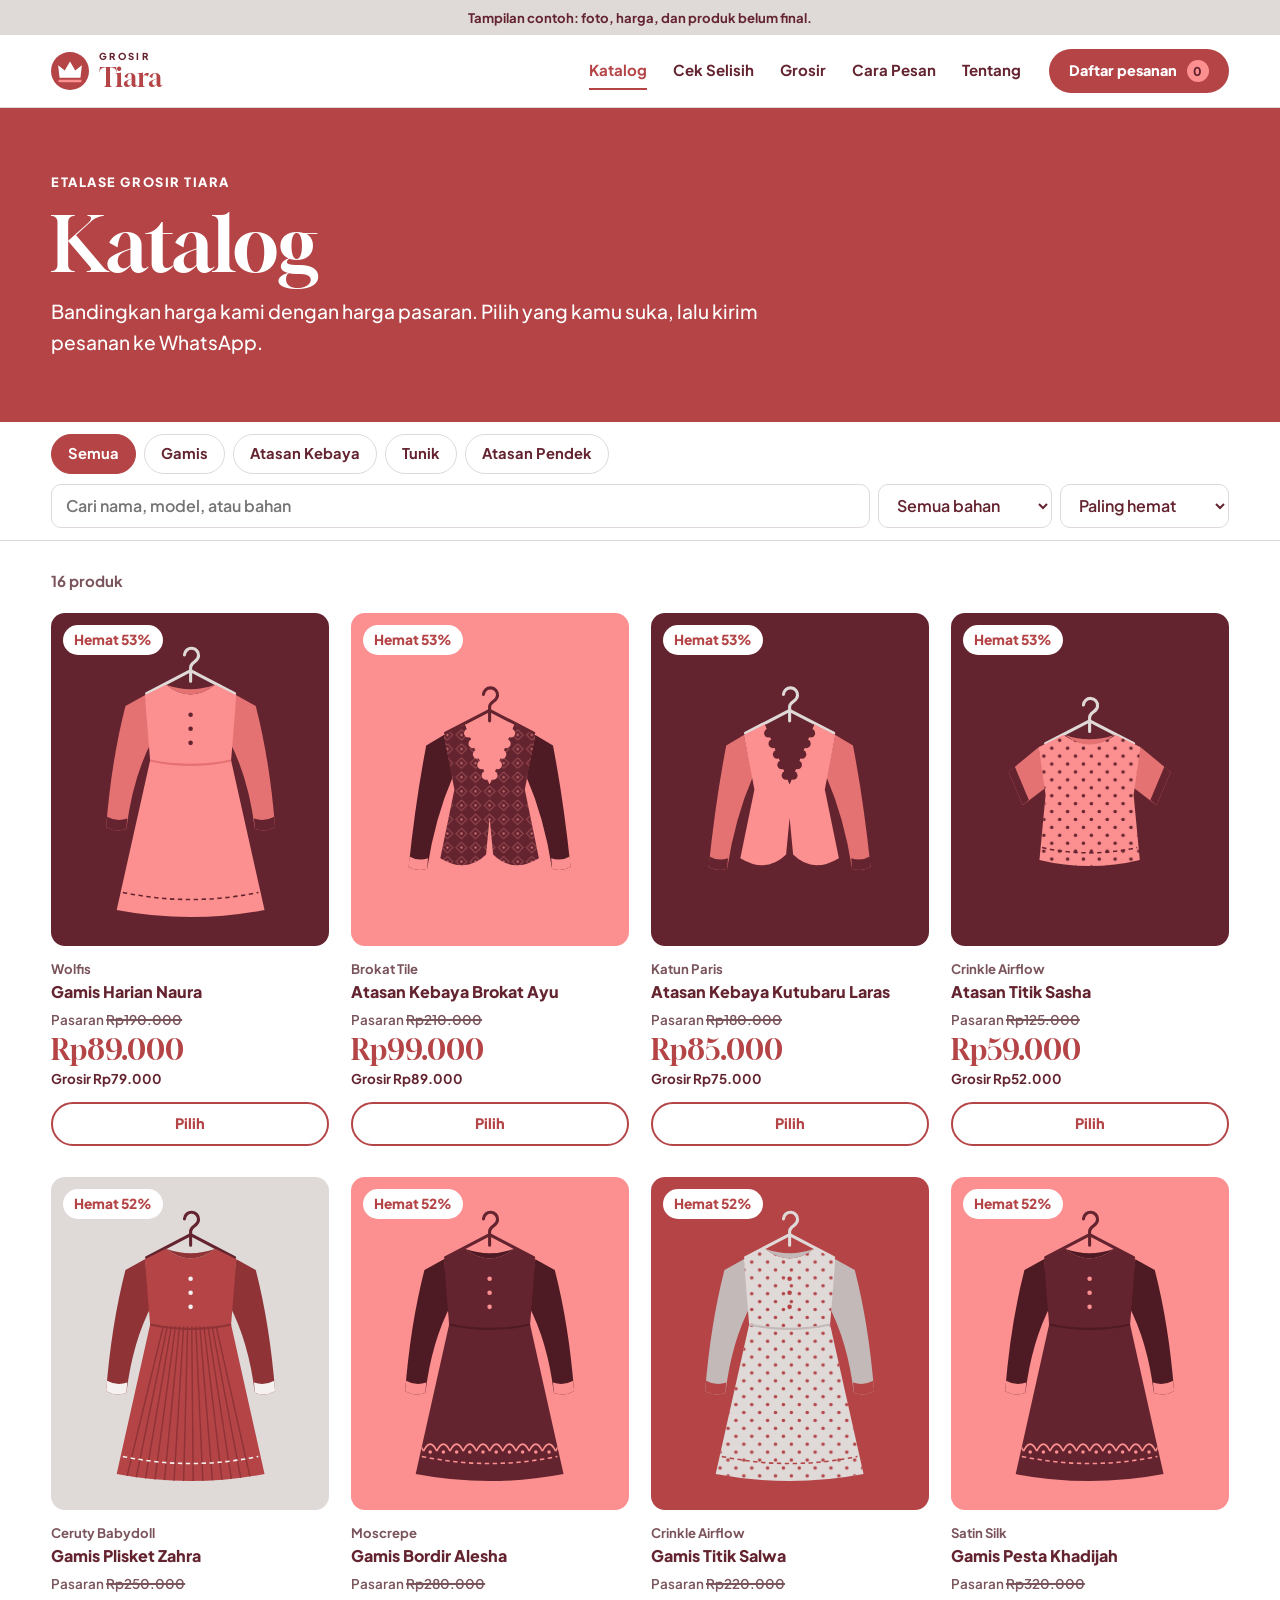
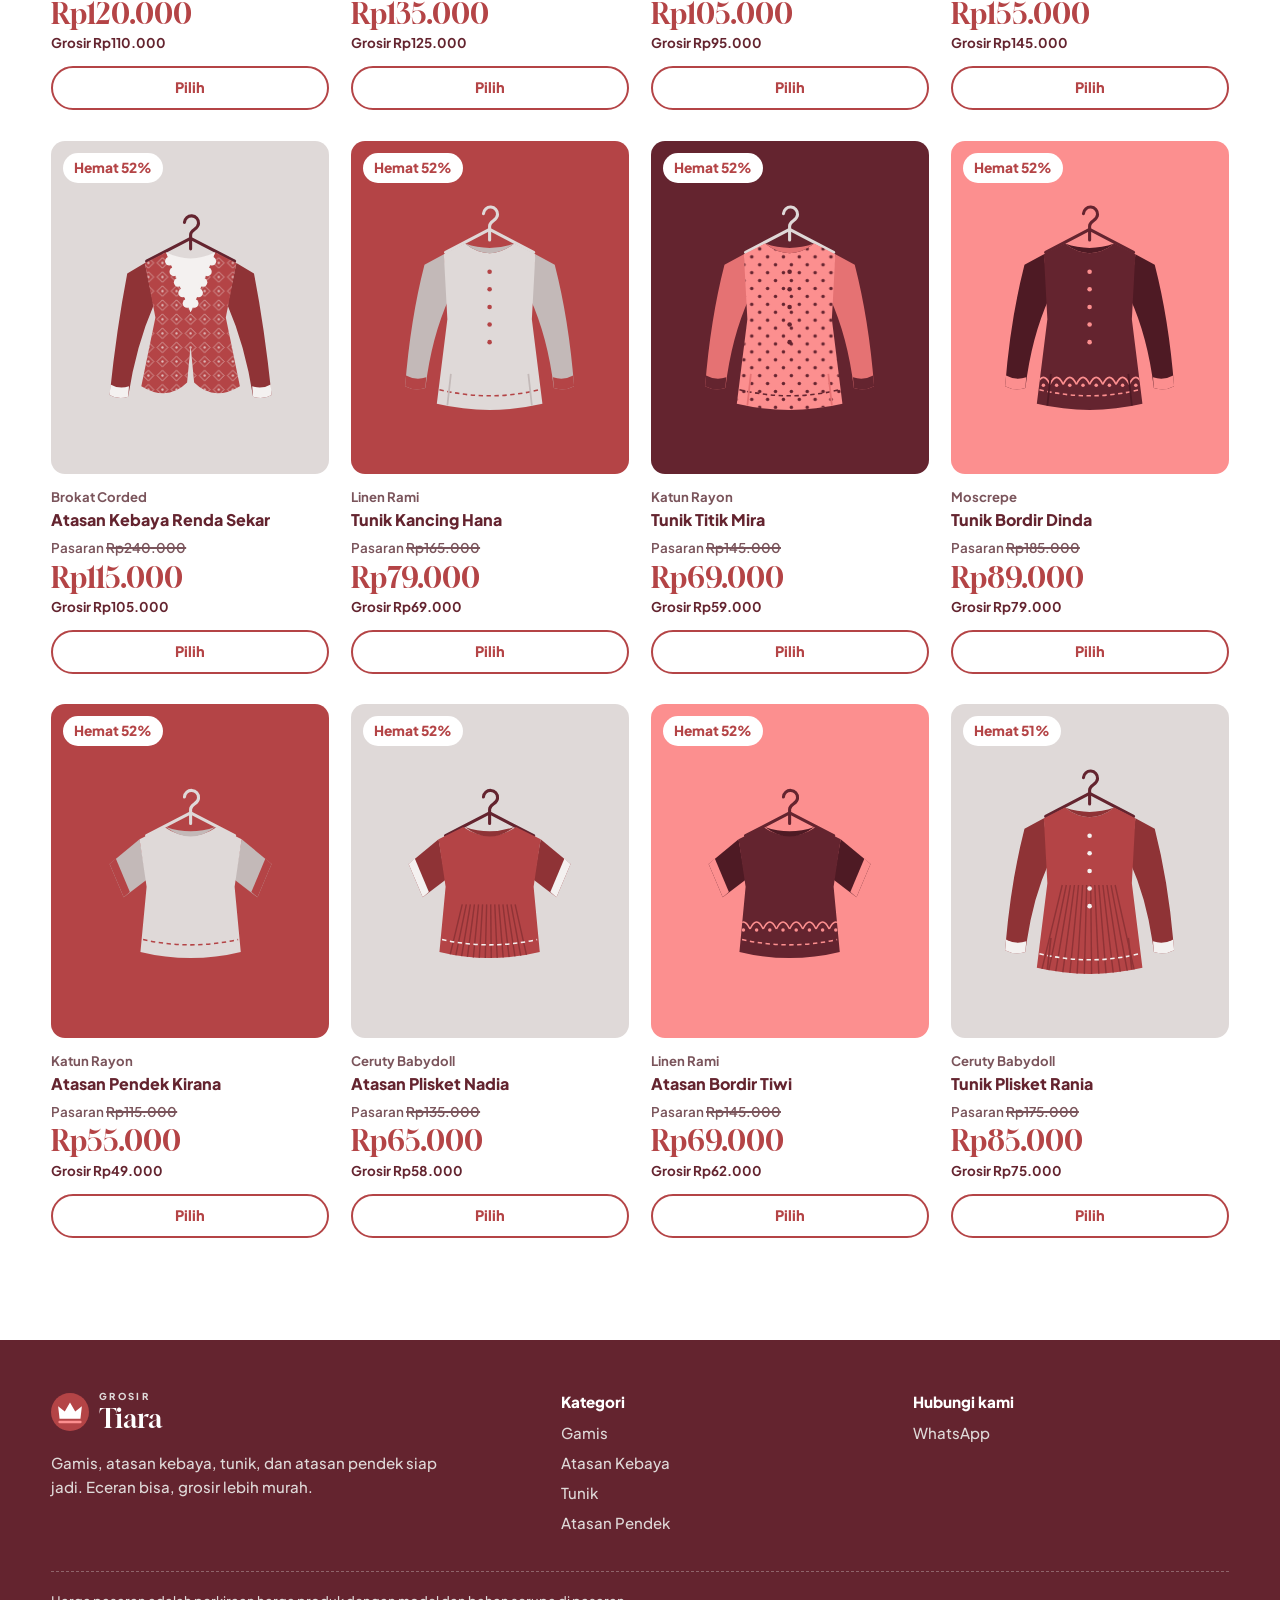
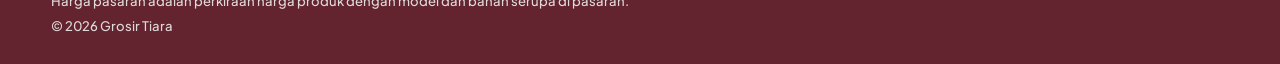
==== katalog.html @ 39a53465 "Website Grosir Tiara dengan katalog dan sync TikTok Shop Beranda, katalog, daftar pesanan ke WhatsAp" ====
<!doctype html>
<html lang="id">
<head>
  <meta charset="utf-8">
  <meta name="viewport" content="width=device-width, initial-scale=1">
  <title>Katalog | Grosir Tiara</title>
  <meta name="description" content="Katalog lengkap gamis, atasan kebaya, tunik, dan atasan pendek Grosir Tiara. Bandingkan dengan harga pasaran dan pesan lewat WhatsApp.">
  <meta name="theme-color" content="#B44446">
  <link rel="icon" href="img/ikon.svg" type="image/svg+xml">
  <link rel="preconnect" href="https://fonts.googleapis.com">
  <link rel="preconnect" href="https://fonts.gstatic.com" crossorigin>
  <link href="https://fonts.googleapis.com/css2?family=Gloock&family=Plus+Jakarta+Sans:wght@500;600;700;800&display=swap" rel="stylesheet">
  <link rel="stylesheet" href="css/style.css">
</head>
<body data-halaman="katalog">
  <div id="kepala"></div>

  <main>
    <section class="kepala-katalog">
      <div class="isi">
        <p class="label">Etalase Grosir Tiara</p>
        <h1>Katalog</h1>
        <p class="lede">Bandingkan harga kami dengan harga pasaran. Pilih yang kamu suka, lalu kirim pesanan ke WhatsApp.</p>
      </div>
    </section>

    <section class="filter" aria-label="Saring produk">
      <div class="isi filter-isi">
        <div class="filter-chip" id="filter-kategori"></div>
        <div class="filter-baris">
          <div class="cari">
            <label class="sr" for="cari">Cari produk</label>
            <input class="kolom" id="cari" type="search" placeholder="Cari nama, model, atau bahan" autocomplete="off">
          </div>
          <div>
            <label class="sr" for="filter-bahan">Bahan</label>
            <select class="kolom" id="filter-bahan"></select>
          </div>
          <div>
            <label class="sr" for="urut">Urutkan</label>
            <select class="kolom" id="urut">
              <option value="hemat">Paling hemat</option>
              <option value="murah">Harga terendah</option>
              <option value="mahal">Harga tertinggi</option>
            </select>
          </div>
        </div>
      </div>
    </section>

    <section class="bagian" style="padding-top:28px">
      <div class="isi">
        <p class="hasil-info" id="hasil-info" aria-live="polite"></p>
        <div class="grid-produk" id="grid-katalog"></div>
      </div>
    </section>
  </main>

  <div id="kaki"></div>
  <script src="js/data.js"></script>
  <script src="js/produk-tiktok.js"></script>
  <script src="js/app.js"></script>
</body>
</html>
---- css/style.css ----
/* Warna brand Tiara. Merah Tiara (--bata) adalah warna utama, seperti oranye di Shopee. */
:root {
  --marun: #64242F;
  --bata: #B44446;
  --salem: #FC8F8F;
  --abu: #DFD9D8;
  --abu-muda: #F4F1F0;
  --putih: #FFFFFF;
  --teks-lembut: #7A545B;
  --serif: "Gloock", Georgia, "Times New Roman", serif;
  --sans: "Plus Jakarta Sans", "Segoe UI", system-ui, sans-serif;
  --gutter: clamp(16px, 4vw, 56px);
  --lebar: 1280px;
  --radius: 14px;
}

* { box-sizing: border-box; }
html { scroll-behavior: smooth; scroll-padding-top: 88px; -webkit-text-size-adjust: 100%; }
body {
  margin: 0;
  background: var(--putih);
  color: var(--marun);
  font: 500 16px/1.6 var(--sans);
  overflow-x: hidden;
}
img, svg { display: block; max-width: 100%; }
a { color: inherit; }
button, input, select { font: inherit; color: inherit; }
button { cursor: pointer; }
h1, h2, h3, p { margin: 0; }
h1, h2 { font-family: var(--serif); font-weight: 400; line-height: 1.04; letter-spacing: -.01em; text-wrap: balance; }
h2 { font-size: clamp(2.1rem, 4.6vw, 3.8rem); }
h3 { font-weight: 800; line-height: 1.25; }
:focus-visible { outline: 3px solid var(--salem); outline-offset: 2px; border-radius: 4px; }
.isi { width: min(100%, var(--lebar)); margin-inline: auto; padding-inline: var(--gutter); }
.bagian { padding-block: clamp(56px, 8vw, 112px); }
.label { font-size: .8rem; font-weight: 800; letter-spacing: .12em; text-transform: uppercase; }
.lede { font-size: clamp(1.02rem, 1.5vw, 1.2rem); max-width: 56ch; }
.judul-bagian { display: grid; gap: 14px; margin-bottom: clamp(28px, 4vw, 52px); }
.coret { text-decoration: line-through; text-decoration-thickness: 1.5px; }
.sr { position: absolute; width: 1px; height: 1px; overflow: hidden; clip-path: inset(50%); white-space: nowrap; }

/* Tombol */
.btn {
  display: inline-flex; align-items: center; justify-content: center; gap: 10px;
  min-height: 50px; padding: 12px 24px;
  border: 2px solid transparent; border-radius: 999px;
  font-weight: 800; font-size: .98rem; line-height: 1.2; text-decoration: none; text-align: center;
  transition: transform .15s ease, background-color .15s ease, color .15s ease;
}
.btn:hover { transform: translateY(-2px); }
.btn:active { transform: translateY(0); }
.btn svg { width: 20px; height: 20px; flex: none; }
.btn-marun { background: var(--marun); color: var(--putih); }
.btn-bata { background: var(--bata); color: var(--putih); }
.btn-bata:hover { background: var(--marun); }
.btn-putih { background: var(--putih); color: var(--marun); }
.btn-salem { background: var(--salem); color: var(--marun); }
.btn-garis { border-color: currentColor; background: transparent; }

/* Catatan data contoh */
.catatan-contoh { background: var(--abu); color: var(--marun); font-size: .82rem; font-weight: 700; text-align: center; padding: 7px var(--gutter); }

/* Header. #kepala tidak boleh membentuk kotak sendiri, supaya header bisa menempel sepanjang halaman */
#kepala { display: contents; }
.header { position: sticky; top: 0; z-index: 30; background: var(--putih); border-bottom: 1px solid var(--abu); }
.header-isi { display: flex; align-items: center; gap: 28px; min-height: 72px; }
.logo { display: inline-flex; align-items: center; gap: 10px; text-decoration: none; margin-right: auto; }
.logo svg { width: 38px; height: 38px; flex: none; }
.logo-kata { display: grid; line-height: 1; }
.logo-kata b { font: 400 1.65rem/1 var(--serif); color: var(--bata); }
.logo-kata small { font-size: .6rem; font-weight: 800; letter-spacing: .24em; text-transform: uppercase; margin-bottom: 3px; }
.nav { display: flex; gap: 26px; }
.nav a { font-weight: 700; font-size: .94rem; text-decoration: none; padding-block: 6px; border-bottom: 2px solid transparent; }
.nav a:hover, .nav a[aria-current] { border-color: var(--bata); color: var(--bata); }
.tombol-daftar { position: relative; min-height: 44px; padding: 8px 18px; font-size: .9rem; }
.jumlah {
  display: inline-grid; place-items: center; min-width: 22px; height: 22px; padding-inline: 6px;
  border-radius: 999px; background: var(--salem); color: var(--marun); font-size: .76rem; font-weight: 800;
}

/* Hero */
.hero { background: var(--bata); color: var(--putih); overflow: hidden; }
.hero-isi { display: grid; grid-template-columns: minmax(0, 1.25fr) minmax(0, .9fr); gap: clamp(24px, 4vw, 64px); align-items: end; padding-top: clamp(40px, 6vw, 84px); }
.hero-teks { padding-bottom: clamp(44px, 6vw, 88px); display: grid; gap: 24px; justify-items: start; }
.hero h1 { font-size: clamp(3.1rem, 8.1vw, 7.3rem); line-height: .98; }
.stiker { display: inline-block; background: var(--salem); color: var(--marun); padding: 0 .16em .06em; transform: rotate(-1.6deg); border-radius: 6px; }
.hero-aksi { display: flex; flex-wrap: wrap; gap: 12px; }
.hero-visual { position: relative; align-self: end; display: flex; justify-content: center; }
.lengkung {
  width: min(100%, 440px); aspect-ratio: 4 / 5.1;
  background: var(--salem);
  border-radius: 999px 999px 0 0;
  padding: 7% 8% 0;
  display: flex; align-items: flex-end; justify-content: center;
  box-shadow: inset 0 0 0 10px var(--salem), inset 0 0 0 12px var(--marun);
}
.lengkung svg { width: 100%; height: 100%; }
.hero-visual .label-harga { position: absolute; left: max(-12px, calc(50% - 300px)); bottom: 14%; transform: rotate(-5deg); animation: ayun 4s ease-in-out infinite alternate; transform-origin: 50% 0; }
@keyframes ayun { from { transform: rotate(-6deg); } to { transform: rotate(-2deg); } }

/* Label harga: elemen khas Tiara, bentuknya label gantung pakaian */
.label-harga {
  --latar: var(--putih);
  width: 214px; padding: 40px 20px 20px;
  background: var(--latar); color: var(--marun);
  clip-path: polygon(22% 0, 78% 0, 100% 11%, 100% 100%, 0 100%, 0 11%);
  filter: drop-shadow(0 10px 18px rgba(100, 36, 47, .28));
  display: grid; gap: 2px;
}
.label-harga::before {
  content: ""; position: absolute; top: 12px; left: 50%; width: 14px; height: 14px; margin-left: -7px;
  border-radius: 50%; background: var(--marun);
}
.label-harga .kecil { font-size: .76rem; font-weight: 700; }
.label-harga .pasar { font-size: 1.02rem; font-weight: 700; color: var(--teks-lembut); }
.label-harga .tiara { font: 400 2.5rem/1.05 var(--serif); color: var(--bata); }

/* Pita fakta */
.pita { background: var(--salem); color: var(--marun); }
.pita-isi { display: grid; grid-template-columns: repeat(4, minmax(0, 1fr)); }
.fakta { padding: 22px 20px 22px 0; display: grid; gap: 2px; }
.fakta + .fakta { padding-left: 22px; border-left: 2px dashed rgba(100, 36, 47, .4); }
.fakta b { font: 400 clamp(1.5rem, 2.6vw, 2.2rem)/1.1 var(--serif); }
.fakta span { font-size: .88rem; font-weight: 700; }

/* Cek selisih */
.selisih { background: var(--marun); color: var(--putih); }
.selisih .label { color: var(--salem); }
.selisih-grid { display: grid; grid-template-columns: minmax(0, .85fr) minmax(0, 1.15fr); gap: clamp(28px, 5vw, 72px); align-items: start; }
.selisih-kiri { display: grid; gap: 18px; }
.pilih-produk { display: flex; flex-wrap: wrap; gap: 8px; margin-top: 10px; }
.chip {
  min-height: 44px; padding: 8px 18px; border-radius: 999px; font-weight: 700; font-size: .92rem;
  background: transparent; border: 1.5px solid currentColor; transition: background-color .15s ease, color .15s ease;
}
.selisih .chip { color: var(--abu); }
.selisih .chip[aria-pressed="true"] { background: var(--salem); border-color: var(--salem); color: var(--marun); }
.panel-selisih { background: var(--putih); color: var(--marun); border-radius: var(--radius); padding: clamp(20px, 3vw, 36px); display: grid; gap: 22px; }
.panel-judul { display: flex; justify-content: space-between; gap: 12px; flex-wrap: wrap; align-items: baseline; }
.panel-judul span { font-size: .9rem; color: var(--teks-lembut); font-weight: 700; }
.bar-baris { display: grid; gap: 6px; }
.bar-info { display: flex; justify-content: space-between; gap: 12px; font-weight: 700; font-size: .92rem; }
.bar-info b { font: 400 1.5rem/1.1 var(--serif); }
.bar { height: 22px; background: var(--abu-muda); border-radius: 6px; overflow: hidden; }
.bar i { display: block; height: 100%; border-radius: 6px; transition: width .45s cubic-bezier(.2, .8, .2, 1); }
.bar .b-pasar { background: var(--abu); }
.bar .b-tiara { background: var(--bata); }
.penggeser { display: grid; gap: 8px; }
.penggeser label { display: flex; justify-content: space-between; font-weight: 700; font-size: .92rem; }
input[type=range] { width: 100%; accent-color: var(--bata); height: 28px; margin: 0; }
.hemat {
  display: flex; flex-wrap: wrap; align-items: center; justify-content: space-between; gap: 8px 20px;
  padding: 18px 20px; background: var(--abu-muda); border: 1.5px dashed var(--bata); border-radius: 10px;
}
.hemat span { font-weight: 700; }
.hemat b { font: 400 clamp(2rem, 4vw, 3rem)/1 var(--serif); color: var(--bata); }
.catatan-kaki { font-size: .8rem; color: var(--teks-lembut); }

/* Kategori */
.kategori { background: var(--abu-muda); }
.kategori-grid { display: grid; grid-template-columns: repeat(4, minmax(0, 1fr)); gap: clamp(10px, 1.6vw, 20px); }
.kartu-kategori {
  display: flex; flex-direction: column; text-decoration: none; overflow: hidden;
  border-radius: 999px 999px var(--radius) var(--radius); color: inherit;
  transition: transform .2s ease;
}
.kartu-kategori:hover { transform: translateY(-5px); }
.kartu-kategori .gambar { aspect-ratio: 1 / 1.12; padding: 16% 14% 4%; }
.kartu-kategori .gambar svg { width: 100%; height: 100%; }
.kartu-kategori .teks { padding: 14px 18px 18px; background: var(--putih); display: grid; gap: 2px; flex: 1; }
.kartu-kategori h3 { font: 400 clamp(1.25rem, 2vw, 1.6rem)/1.15 var(--serif); }
.kartu-kategori p { font-size: .88rem; color: var(--teks-lembut); }
.kartu-kategori small { font-size: .86rem; font-weight: 800; color: var(--bata); margin-top: 6px; }

/* Katalog */
.baris-judul { display: flex; flex-wrap: wrap; justify-content: space-between; gap: 18px; align-items: end; margin-bottom: clamp(24px, 3.5vw, 44px); }
.baris-judul > div { display: grid; gap: 12px; }
.grid-produk { display: grid; grid-template-columns: repeat(auto-fill, minmax(min(100%, 240px), 1fr)); gap: clamp(20px, 2.4vw, 32px) clamp(12px, 1.8vw, 22px); }
.kartu { position: relative; display: flex; flex-direction: column; gap: 12px; min-width: 0; }
.kartu-gambar {
  position: relative; display: block; width: 100%; aspect-ratio: 1 / 1.2; padding: 12% 12% 6%; border: 0; border-radius: var(--radius); overflow: hidden;
}
.kartu-gambar svg { width: 100%; height: 100%; transform-origin: 50% 2%; transition: transform .35s ease; }
.kartu-gambar img { position: absolute; inset: 0; width: 100%; height: 100%; object-fit: cover; }
.kartu:hover .kartu-gambar svg { transform: rotate(2.5deg) scale(1.03); }
.potongan {
  position: absolute; top: 12px; left: 12px; z-index: 1; padding: 4px 11px;
  background: var(--putih); color: var(--bata); border-radius: 999px; font-weight: 800; font-size: .86rem;
}
.kartu-teks { display: grid; gap: 3px; }
.kartu-teks .bahan { font-size: .82rem; font-weight: 700; color: var(--teks-lembut); }
.kartu-teks h3 { font-size: 1rem; }
.kartu-teks h3 button { all: unset; cursor: pointer; }
.kartu-teks h3 button:hover { color: var(--bata); }
.kartu-teks h3 button:focus-visible { outline: 3px solid var(--salem); outline-offset: 2px; }
.harga-pasar { font-size: .84rem; font-weight: 600; color: var(--teks-lembut); margin-top: 4px; }
.harga-utama { font: 400 clamp(1.45rem, 2.3vw, 1.8rem)/1.1 var(--serif); color: var(--bata); }
.harga-grosir { font-size: .84rem; font-weight: 700; }
.kartu-aksi { margin-top: auto; }
.kartu-aksi .btn { width: 100%; min-height: 44px; padding: 8px 12px; font-size: .9rem; }

/* Eceran dan grosir */
.dua-cara { background: var(--bata); color: var(--putih); }
.dua-cara-grid { display: grid; grid-template-columns: repeat(2, minmax(0, 1fr)); gap: clamp(14px, 2vw, 24px); }
.cara { position: relative; padding: clamp(24px, 3.4vw, 44px); border-radius: var(--radius); display: grid; gap: 14px; align-content: start; }
.cara::after { content: ""; position: absolute; inset: 9px; border: 1.5px dashed currentColor; border-radius: 8px; opacity: .4; pointer-events: none; }
.cara-ecer { background: var(--abu-muda); color: var(--marun); }
.cara-grosir { background: var(--marun); color: var(--putih); }
.cara h3 { font: 400 clamp(1.9rem, 3.4vw, 2.9rem)/1.05 var(--serif); }
.cara ul { margin: 0; padding: 0; list-style: none; display: grid; gap: 8px; }
.cara li { padding-left: 24px; position: relative; }
.cara li::before { content: ""; position: absolute; left: 0; top: .62em; width: 13px; height: 2px; background: currentColor; }
.cara .btn { justify-self: start; margin-top: 8px; position: relative; z-index: 1; }

/* Cara pesan */
.langkah-bagian { background: var(--abu-muda); }
.langkah { list-style: none; margin: 0; padding: 0; display: grid; grid-template-columns: repeat(4, minmax(0, 1fr)); gap: 24px; counter-reset: l; position: relative; }
.langkah::before { content: ""; position: absolute; top: 28px; left: 28px; right: 12%; border-top: 2px dashed var(--bata); }
.langkah li { counter-increment: l; position: relative; display: grid; gap: 8px; align-content: start; }
.langkah li::before {
  content: counter(l); width: 56px; height: 56px; display: grid; place-items: center; margin-bottom: 8px;
  border-radius: 50%; background: var(--bata); color: var(--putih); font: 400 1.5rem var(--serif);
}
.langkah h3 { font-size: 1.1rem; }
.langkah p { font-size: .94rem; color: var(--teks-lembut); }

/* Tentang */
.tentang-grid { display: grid; grid-template-columns: minmax(0, 1fr) minmax(0, 1fr); gap: clamp(28px, 6vw, 88px); align-items: center; }
.tentang-teks { display: grid; gap: 18px; }
.tentang-teks .label { color: var(--bata); }
.tiga-gambar { display: grid; grid-template-columns: repeat(3, minmax(0, 1fr)); gap: 12px; align-items: end; }
.tiga-gambar div { border-radius: 999px 999px 10px 10px; padding: 22% 12% 8%; }
.tiga-gambar div:nth-child(1) { height: 300px; }
.tiga-gambar div:nth-child(2) { height: 380px; }
.tiga-gambar div:nth-child(3) { height: 250px; }
.tiga-gambar svg { width: 100%; height: 100%; }
.janji { display: grid; gap: 0; margin-top: 4px; }
.janji div { display: grid; grid-template-columns: 170px 1fr; gap: 14px; padding-block: 13px; border-top: 1.5px dashed var(--abu); }
.janji dt, .janji b { font-weight: 800; }
.janji span { color: var(--teks-lembut); font-size: .96rem; }

/* TikTok */
.tiktok { background: var(--marun); color: var(--putih); }
.tiktok-isi { display: grid; grid-template-columns: minmax(0, 1.3fr) minmax(0, 1fr); gap: 32px; align-items: center; padding-block: clamp(44px, 6vw, 80px); }
.tiktok-isi > div { display: grid; gap: 16px; justify-items: start; }
.tiktok .label { color: var(--salem); }
.alur { display: grid; gap: 10px; counter-reset: a; }
.alur span { display: flex; gap: 14px; align-items: center; padding: 14px 18px; background: rgba(255, 255, 255, .08); border-radius: 10px; font-weight: 700; counter-increment: a; }
.alur span::before { content: counter(a); color: var(--salem); font: 400 1.4rem/1 var(--serif); }

/* Testimoni */
.testi-grid { display: grid; grid-template-columns: repeat(auto-fit, minmax(min(100%, 280px), 1fr)); gap: 16px; }
.testi { padding: 24px; background: var(--abu-muda); border-radius: var(--radius); display: grid; gap: 12px; }
.testi footer { font-size: .9rem; font-weight: 800; }

/* Tanya jawab */
.faq-grid { display: grid; grid-template-columns: minmax(0, .8fr) minmax(0, 1.2fr); gap: clamp(24px, 5vw, 72px); }
details { border-bottom: 1.5px dashed var(--abu); }
summary {
  display: flex; justify-content: space-between; gap: 16px; align-items: center;
  min-height: 60px; padding-block: 14px; font-weight: 800; cursor: pointer; list-style: none;
}
summary::-webkit-details-marker { display: none; }
summary::after { content: "+"; font: 400 1.8rem/1 var(--serif); color: var(--bata); flex: none; }
details[open] summary::after { content: "\2212"; }
details p { padding-bottom: 18px; color: var(--teks-lembut); max-width: 62ch; }

/* Ajakan akhir */
.ajakan { background: var(--salem); }
.ajakan-isi { display: grid; gap: 22px; justify-items: center; text-align: center; padding-block: clamp(56px, 8vw, 110px); }
.ajakan h2 { font-size: clamp(2.4rem, 6.4vw, 5.4rem); max-width: 15ch; }
.ajakan .hero-aksi { justify-content: center; }

/* Footer */
.footer { background: var(--marun); color: var(--abu); padding-block: 52px 28px; font-size: .94rem; }
.footer-grid { display: grid; grid-template-columns: 1.5fr 1fr 1fr; gap: 36px; }
.footer .logo-kata b { color: var(--putih); }
.footer h3 { color: var(--putih); font-size: .95rem; margin-bottom: 10px; }
.footer ul { list-style: none; margin: 0; padding: 0; display: grid; gap: 6px; }
.footer a { text-decoration: none; }
.footer a:hover { color: var(--salem); }
.footer-bawah { margin-top: 36px; padding-top: 18px; border-top: 1.5px dashed rgba(223, 217, 216, .35); font-size: .82rem; display: grid; gap: 4px; }

/* Halaman katalog */
.kepala-katalog { background: var(--bata); color: var(--putih); padding-block: clamp(36px, 5vw, 64px); }
.kepala-katalog .isi { display: grid; gap: 12px; }
.kepala-katalog h1 { font-size: clamp(2.5rem, 6vw, 5rem); }
.filter { position: sticky; top: 73px; z-index: 20; background: var(--putih); border-bottom: 1px solid var(--abu); padding-block: 12px; }
.filter-isi { display: grid; gap: 10px; }
.filter-chip { display: flex; gap: 8px; overflow-x: auto; scrollbar-width: none; margin-inline: calc(var(--gutter) * -1); padding-inline: var(--gutter); }
.filter-chip::-webkit-scrollbar { display: none; }
.filter-chip .chip { flex: none; min-height: 40px; padding: 6px 16px; color: var(--marun); border-color: var(--abu); }
.filter-chip .chip[aria-pressed="true"] { background: var(--bata); border-color: var(--bata); color: var(--putih); }
.filter-baris { display: grid; grid-template-columns: minmax(0, 1fr) auto auto; gap: 8px; }
.kolom { min-height: 44px; width: 100%; padding: 8px 14px; border: 1.5px solid var(--abu); border-radius: 10px; background: var(--putih); font-size: 16px; font-weight: 600; }
.kolom:focus { outline: 2px solid var(--bata); outline-offset: 0; border-color: var(--bata); }
.hasil-info { font-weight: 700; color: var(--teks-lembut); margin-bottom: 20px; font-size: .94rem; }
.kosong { grid-column: 1 / -1; padding: 56px 20px; text-align: center; background: var(--abu-muda); border-radius: var(--radius); display: grid; gap: 14px; justify-items: center; }

/* Dialog produk dan daftar pesanan */
dialog { border: 0; padding: 0; color: var(--marun); background: var(--putih); max-width: none; max-height: none; }
dialog::backdrop { background: rgba(100, 36, 47, .6); }
.dialog-produk { width: min(960px, calc(100vw - 32px)); max-height: calc(100dvh - 32px); margin: auto; border-radius: 18px; overflow: auto; }
.produk-grid { display: grid; grid-template-columns: minmax(0, .9fr) minmax(0, 1.1fr); }
.produk-gambar { position: relative; padding: 9% 10% 5%; min-height: 100%; display: flex; align-items: center; }
.produk-gambar svg { width: 100%; max-height: 560px; }
.produk-gambar img { width: 100%; height: 100%; object-fit: cover; position: absolute; inset: 0; }
.produk-teks { padding: clamp(20px, 3vw, 36px); display: grid; gap: 16px; align-content: start; }
.produk-teks h2 { font-size: clamp(1.8rem, 3vw, 2.5rem); padding-right: 38px; }
.tutup {
  position: absolute; top: 12px; right: 12px; z-index: 2; width: 44px; height: 44px; display: grid; place-items: center;
  border: 0; border-radius: 50%; background: var(--abu-muda); font-size: 1.5rem; line-height: 1;
}
.tutup:hover { background: var(--abu); }
.harga-kotak { display: grid; grid-template-columns: repeat(2, minmax(0, 1fr)); gap: 0; border: 1.5px dashed var(--bata); border-radius: 10px; }
.harga-kotak > div { padding: 12px 16px; display: grid; gap: 1px; }
.harga-kotak > div + div { border-left: 1.5px dashed var(--bata); }
.harga-kotak small { font-size: .8rem; font-weight: 700; color: var(--teks-lembut); }
.harga-kotak b { font: 400 1.7rem/1.1 var(--serif); color: var(--bata); }
.hemat-baris { font-weight: 700; font-size: .92rem; }
.hemat-baris mark { background: var(--salem); color: var(--marun); padding: 1px 8px; border-radius: 999px; font-weight: 800; }
fieldset { border: 0; margin: 0; padding: 0; display: grid; gap: 8px; }
legend { font-size: .86rem; font-weight: 800; padding: 0; margin-bottom: 8px; }
legend span { font-weight: 600; color: var(--teks-lembut); text-transform: capitalize; }
.opsi { display: flex; flex-wrap: wrap; gap: 8px; }
.opsi label { position: relative; cursor: pointer; }
.opsi input { position: absolute; opacity: 0; inset: 0; margin: 0; cursor: pointer; }
.opsi span { display: grid; place-items: center; min-width: 46px; min-height: 44px; padding: 6px 12px; border: 1.5px solid var(--abu); border-radius: 10px; font-weight: 700; font-size: .92rem; text-transform: capitalize; }
.opsi input:checked + span { background: var(--marun); border-color: var(--marun); color: var(--putih); }
.opsi input:focus-visible + span { outline: 3px solid var(--salem); outline-offset: 2px; }
.opsi .swatch { padding: 0; width: 44px; border-radius: 50%; border-color: var(--abu); }
.opsi input:checked + .swatch { background: var(--warna); border-color: var(--putih); box-shadow: 0 0 0 2px var(--marun); }
.stepper { display: inline-flex; align-items: center; border: 1.5px solid var(--abu); border-radius: 10px; width: max-content; }
.stepper button { width: 44px; height: 44px; border: 0; background: transparent; font-size: 1.3rem; font-weight: 700; }
.stepper button:hover { color: var(--bata); }
.stepper output, .stepper input { width: 42px; text-align: center; font-weight: 800; border: 0; background: transparent; padding: 0; }
.aksi-produk { display: grid; grid-template-columns: repeat(2, minmax(0, 1fr)); gap: 8px; }
.aksi-produk .btn { padding-inline: 12px; font-size: .92rem; }
.link-tiktok { font-size: .9rem; font-weight: 700; color: var(--bata); }

.dialog-daftar { position: fixed; inset: 0 0 0 auto; width: min(460px, 100vw); height: 100dvh; margin: 0; overflow: hidden; }
.dialog-daftar[open] { display: flex; flex-direction: column; animation: masuk .22s ease-out; }
@keyframes masuk { from { transform: translateX(40px); opacity: 0; } }
.daftar-kepala { padding: 20px; border-bottom: 1px solid var(--abu); }
.daftar-kepala h2 { font-size: 1.8rem; }
.daftar-isi { flex: 1; overflow: auto; padding: 8px 20px; }
.baris-pesanan { display: grid; grid-template-columns: 68px minmax(0, 1fr); gap: 12px; padding-block: 14px; border-bottom: 1.5px dashed var(--abu); }
.baris-pesanan .mini { height: 82px; padding: 6px; border-radius: 8px; overflow: hidden; }
.baris-pesanan .mini svg, .baris-pesanan .mini img { width: 100%; height: 100%; object-fit: cover; }
.baris-pesanan h3 { font-size: .95rem; }
.baris-pesanan p { font-size: .84rem; color: var(--teks-lembut); }
.baris-pesanan p span { text-transform: capitalize; }
.baris-bawah { display: flex; justify-content: space-between; align-items: center; gap: 8px; margin-top: 6px; }
.baris-bawah b { font-size: .98rem; white-space: nowrap; }
.baris-bawah .stepper button { width: 36px; height: 36px; }
.baris-bawah .stepper output { width: 30px; }
.hapus { background: none; border: 0; padding: 6px 0; font-size: .82rem; font-weight: 700; color: var(--bata); text-decoration: underline; }
.daftar-bawah { padding: 16px 20px calc(16px + env(safe-area-inset-bottom)); border-top: 1px solid var(--abu); display: grid; gap: 12px; background: var(--putih); }
.progres { display: grid; gap: 6px; font-size: .86rem; font-weight: 700; }
.progres .bar { height: 8px; }
.progres .bar i { background: var(--bata); }
.total { display: flex; justify-content: space-between; align-items: baseline; font-weight: 700; }
.total b { font: 400 1.9rem/1 var(--serif); color: var(--bata); }
.daftar-kosong { padding-block: 48px; text-align: center; display: grid; gap: 14px; justify-items: center; color: var(--teks-lembut); }

.notif {
  position: fixed; left: 50%; bottom: 90px; z-index: 60; transform: translate(-50%, 20px); opacity: 0; pointer-events: none;
  background: var(--marun); color: var(--putih); padding: 11px 20px; border-radius: 999px; font-weight: 700; font-size: .92rem; white-space: nowrap;
  transition: opacity .2s ease, transform .2s ease;
}
.notif.tampil { opacity: 1; transform: translate(-50%, 0); }

/* Navigasi bawah (ponsel) */
.nav-bawah { display: none; }

/* Tablet */
@media (max-width: 1020px) {
  .nav { display: none; }
  .kategori-grid { grid-template-columns: repeat(2, minmax(0, 1fr)); }
  .selisih-grid, .tentang-grid, .faq-grid, .tiktok-isi { grid-template-columns: minmax(0, 1fr); }
  .langkah { grid-template-columns: repeat(2, minmax(0, 1fr)); }
  .langkah::before { display: none; }
  .tiga-gambar div:nth-child(1) { height: 220px; }
  .tiga-gambar div:nth-child(2) { height: 280px; }
  .tiga-gambar div:nth-child(3) { height: 190px; }
}

/* Ponsel */
@media (max-width: 767px) {
  html { scroll-padding-top: 76px; }
  body { padding-bottom: calc(64px + env(safe-area-inset-bottom)); }
  .tombol-daftar { display: none; }
  .header-isi { min-height: 60px; }
  .filter { position: static; }
  .hero-isi { grid-template-columns: minmax(0, 1fr); padding-top: 34px; gap: 0; }
  .hero-teks { padding-bottom: 34px; }
  .hero-aksi .btn { flex: 1 1 100%; }
  .hero-visual { justify-content: flex-end; }
  .lengkung { width: 74%; }
  .hero-visual .label-harga { left: 0; bottom: 12%; width: 178px; padding: 36px 14px 14px; }
  .label-harga .tiara { font-size: 2rem; }
  .pita-isi { grid-template-columns: repeat(2, minmax(0, 1fr)); }
  .fakta { padding: 16px 12px 16px 0; }
  .fakta + .fakta { padding-left: 0; border-left: 0; }
  .fakta:nth-child(even) { padding-left: 16px; border-left: 2px dashed rgba(100, 36, 47, .4); }
  .fakta:nth-child(n+3) { border-top: 2px dashed rgba(100, 36, 47, .4); }
  .grid-produk { grid-template-columns: repeat(2, minmax(0, 1fr)); }
  .potongan { top: 8px; left: 8px; font-size: .78rem; padding: 3px 9px; }
  .kartu-teks h3 { font-size: .93rem; }
  .dua-cara-grid { grid-template-columns: minmax(0, 1fr); }
  .langkah { grid-template-columns: minmax(0, 1fr); gap: 0; }
  .langkah::before { display: block; top: 20px; bottom: 60px; left: 27px; right: auto; border-top: 0; border-left: 2px dashed var(--bata); }
  .langkah li { grid-template-columns: 56px minmax(0, 1fr); column-gap: 16px; padding-bottom: 22px; }
  .langkah li::before { grid-row: span 2; margin: 0; }
  .janji div { grid-template-columns: minmax(0, 1fr); gap: 2px; }
  .footer-grid { grid-template-columns: minmax(0, 1fr); gap: 24px; }
  .filter-baris { grid-template-columns: repeat(2, minmax(0, 1fr)); }
  .filter-baris .cari { grid-column: 1 / -1; }

  .dialog-produk { width: 100vw; max-height: 92dvh; margin: auto 0 0; border-radius: 18px 18px 0 0; }
  .produk-grid { grid-template-columns: minmax(0, 1fr); }
  .produk-gambar { min-height: 0; height: 270px; justify-content: center; padding: 22px 0 10px; }
  .produk-gambar svg { height: 100%; }
  .aksi-produk { position: sticky; bottom: 0; background: var(--putih); padding-block: 10px; margin-bottom: -10px; }
  .dialog-daftar { width: 100vw; }
  .notif { bottom: 80px; }

  .nav-bawah {
    position: fixed; inset: auto 0 0 0; z-index: 25; display: grid; grid-template-columns: repeat(4, minmax(0, 1fr));
    background: var(--putih); border-top: 1px solid var(--abu); padding-bottom: env(safe-area-inset-bottom);
  }
  .nav-bawah a, .nav-bawah button {
    position: relative; display: grid; justify-items: center; gap: 2px; min-height: 60px; padding: 9px 2px 6px;
    background: none; border: 0; font-size: .72rem; font-weight: 700; text-decoration: none; color: var(--marun);
  }
  .nav-bawah svg { width: 22px; height: 22px; }
  .nav-bawah [aria-current] { color: var(--bata); }
  .nav-bawah .jumlah { position: absolute; top: 4px; left: calc(50% + 6px); min-width: 18px; height: 18px; font-size: .66rem; padding-inline: 4px; background: var(--bata); color: var(--putih); }
}

@media (prefers-reduced-motion: reduce) {
  html { scroll-behavior: auto; }
  *, *::before, *::after { animation: none !important; transition: none !important; }
}
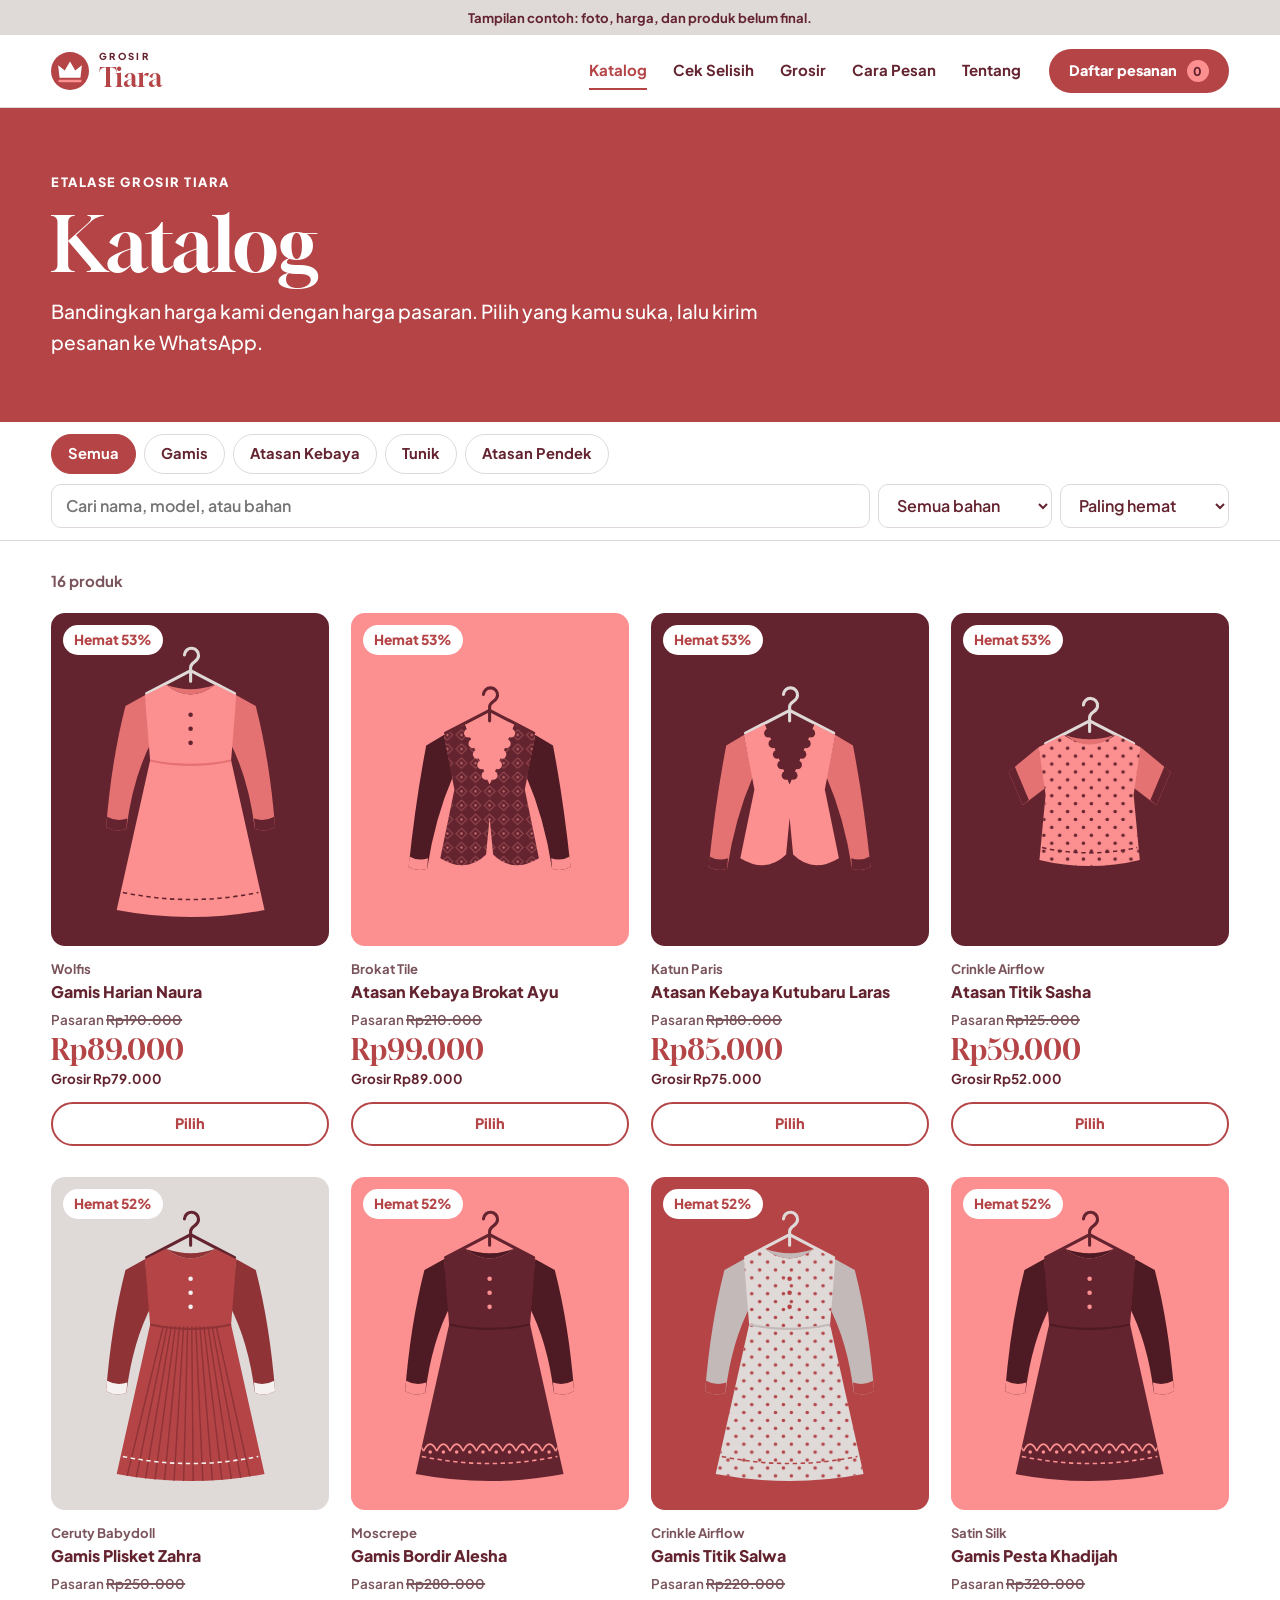
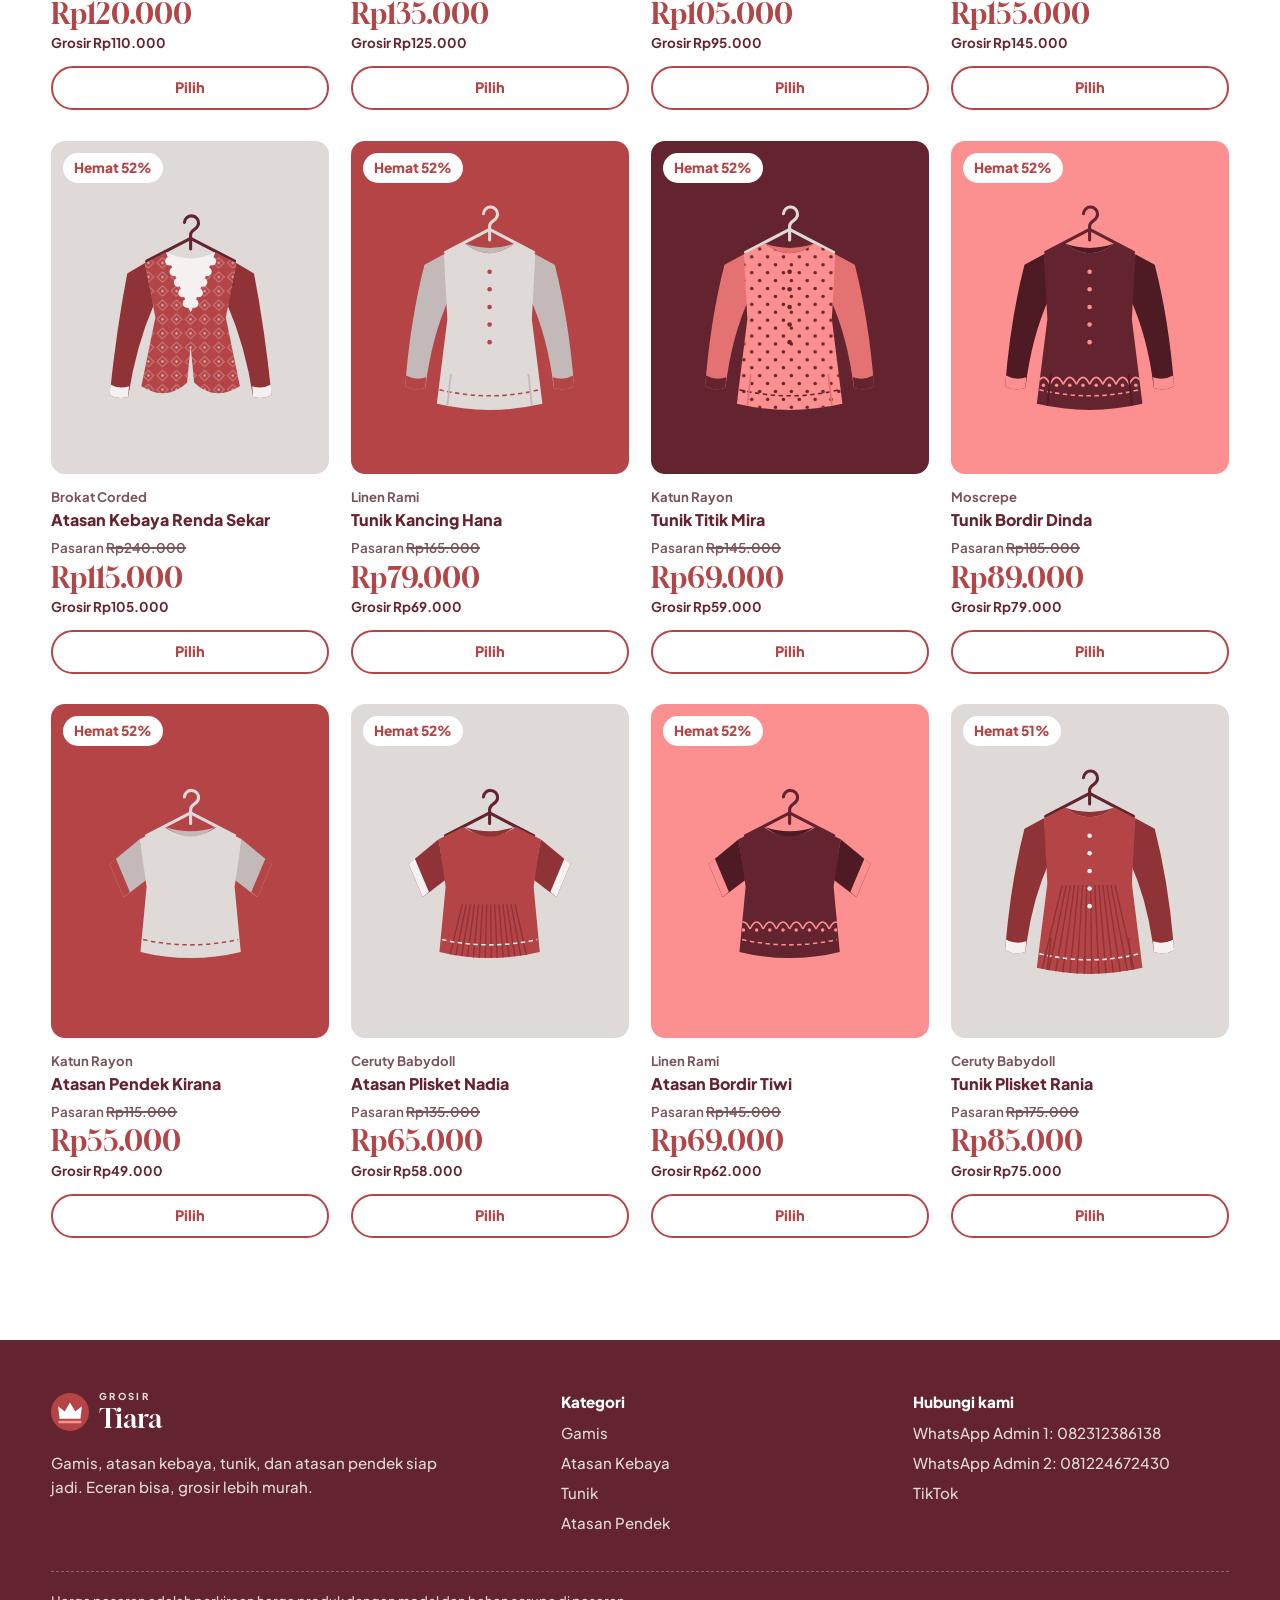
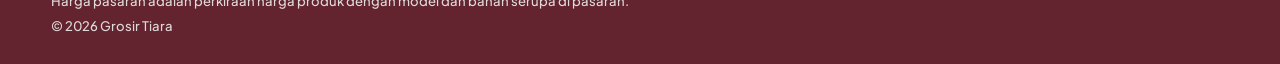
==== commit 65f1a71b: "Tambah halaman admin untuk mengatur produk dan isi website Admin masuk dengan kunci akses GitHub, la" ====
--- a/katalog.html
+++ b/katalog.html
@@ -59,6 +59,7 @@
   <div id="kaki"></div>
   <script src="js/data.js"></script>
   <script src="js/produk-tiktok.js"></script>
+  <script src="js/pengaturan.js"></script>
   <script src="js/app.js"></script>
 </body>
 </html>
--- a/css/style.css
+++ b/css/style.css
@@ -57,6 +57,9 @@
 .btn-putih { background: var(--putih); color: var(--marun); }
 .btn-salem { background: var(--salem); color: var(--marun); }
 .btn-garis { border-color: currentColor; background: transparent; }
+
+/* Pengumuman dari admin */
+.pengumuman { background: var(--marun); color: var(--putih); font-size: .88rem; font-weight: 700; text-align: center; padding: 8px var(--gutter); }
 
 /* Catatan data contoh */
 .catatan-contoh { background: var(--abu); color: var(--marun); font-size: .82rem; font-weight: 700; text-align: center; padding: 7px var(--gutter); }
